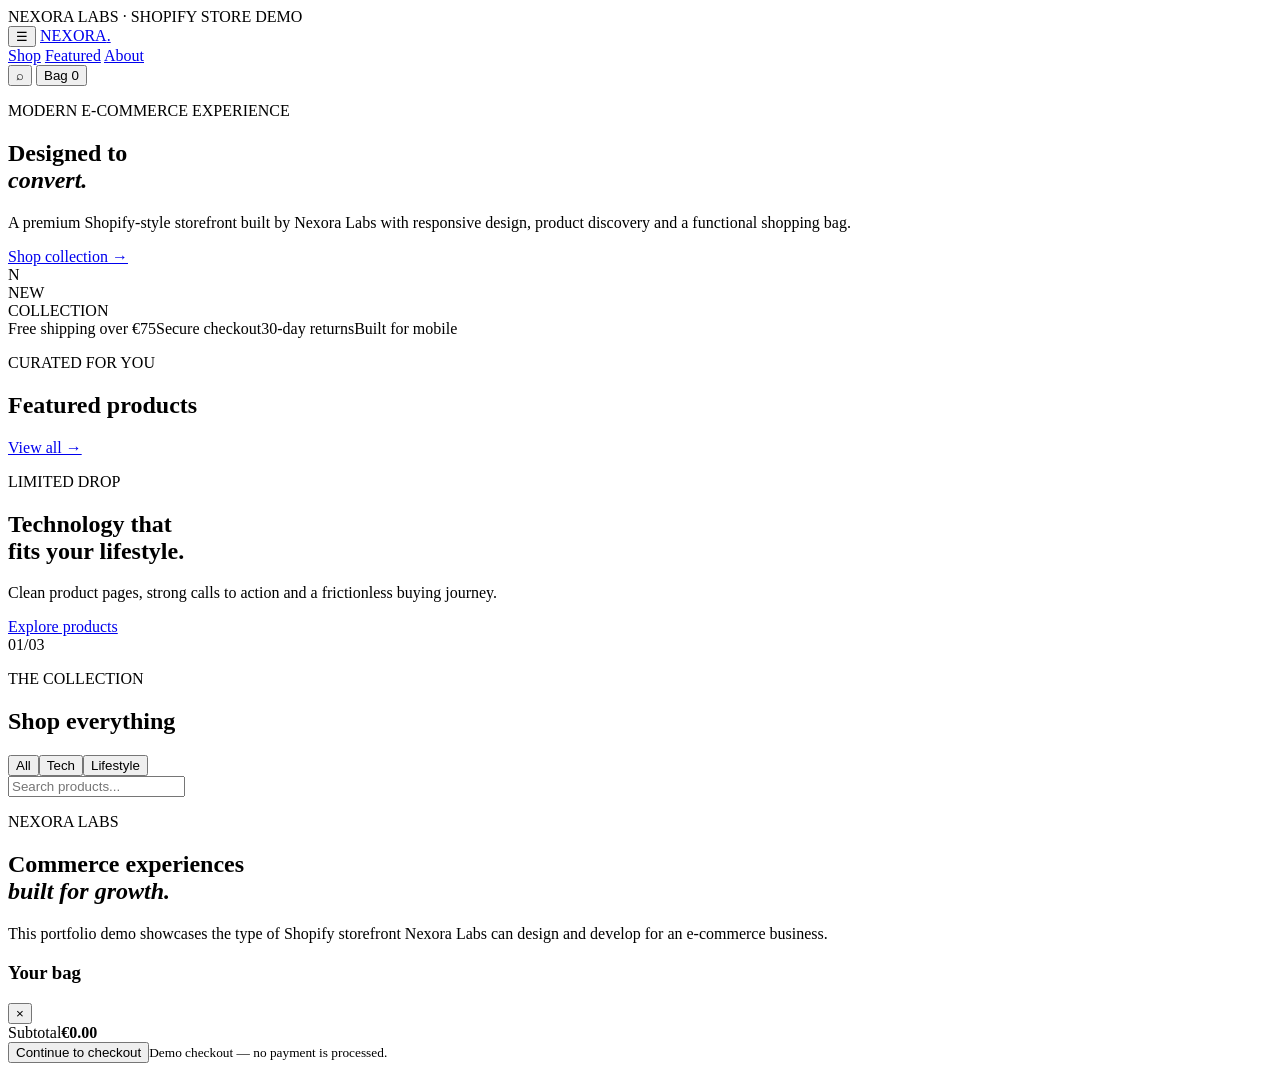
==== shopify-demo/index.html @ 988dc300 "Add Shopify demo storefront" ====
<!doctype html>
<html lang="en">
<head>
  <meta charset="utf-8">
  <meta name="viewport" content="width=device-width, initial-scale=1">
  <meta name="description" content="Nexora Labs Shopify store demo">
  <title>NEXORA — Shopify Store Demo</title>
  <link rel="stylesheet" href="styles.css">
</head>
<body>
  <div class="demo-bar">NEXORA LABS · SHOPIFY STORE DEMO</div>
  <header class="header">
    <button class="icon-btn mobile-menu" aria-label="Open menu">☰</button>
    <a class="logo" href="#">NEXORA<span>.</span></a>
    <nav>
      <a href="#shop">Shop</a>
      <a href="#featured">Featured</a>
      <a href="#about">About</a>
    </nav>
    <div class="header-actions">
      <button class="icon-btn" aria-label="Search" onclick="focusSearch()">⌕</button>
      <button class="cart-btn" onclick="toggleCart()">Bag <span id="cartCount">0</span></button>
    </div>
  </header>

  <main>
    <section class="hero">
      <div class="hero-copy">
        <p class="eyebrow">MODERN E-COMMERCE EXPERIENCE</p>
        <h1>Designed to<br><em>convert.</em></h1>
        <p class="hero-text">A premium Shopify-style storefront built by Nexora Labs with responsive design, product discovery and a functional shopping bag.</p>
        <a class="primary-btn" href="#shop">Shop collection <span>→</span></a>
      </div>
      <div class="hero-art">
        <div class="hero-card"><span>N</span></div>
        <div class="hero-badge">NEW<br>COLLECTION</div>
      </div>
    </section>

    <section class="trust-strip">
      <span>Free shipping over €75</span><span>Secure checkout</span><span>30-day returns</span><span>Built for mobile</span>
    </section>

    <section id="featured" class="section">
      <div class="section-head">
        <div><p class="eyebrow">CURATED FOR YOU</p><h2>Featured products</h2></div>
        <a href="#shop" class="text-link">View all →</a>
      </div>
      <div class="products" id="featuredProducts"></div>
    </section>

    <section class="promo">
      <div><p class="eyebrow">LIMITED DROP</p><h2>Technology that<br>fits your lifestyle.</h2><p>Clean product pages, strong calls to action and a frictionless buying journey.</p><a class="light-btn" href="#shop">Explore products</a></div>
      <div class="promo-number">01<span>/03</span></div>
    </section>

    <section id="shop" class="section shop-section">
      <div class="section-head"><div><p class="eyebrow">THE COLLECTION</p><h2>Shop everything</h2></div><div class="filters"><button class="filter active" data-filter="all">All</button><button class="filter" data-filter="tech">Tech</button><button class="filter" data-filter="lifestyle">Lifestyle</button></div></div>
      <div class="search-wrap"><input id="search" type="search" placeholder="Search products..." oninput="renderProducts()"></div>
      <div class="products" id="allProducts"></div>
    </section>

    <section id="about" class="about">
      <p class="eyebrow">NEXORA LABS</p>
      <h2>Commerce experiences<br><em>built for growth.</em></h2>
      <p>This portfolio demo showcases the type of Shopify storefront Nexora Labs can design and develop for an e-commerce business.</p>
    </section>
  </main>

  <aside id="cart" class="cart-panel" aria-hidden="true">
    <div class="cart-head"><h3>Your bag</h3><button class="close" onclick="toggleCart()">×</button></div>
    <div id="cartItems" class="cart-items"></div>
    <div class="cart-footer"><div><span>Subtotal</span><strong id="subtotal">€0.00</strong></div><button class="primary-btn full" onclick="checkout()">Continue to checkout</button><small>Demo checkout — no payment is processed.</small></div>
  </aside>
  <div id="overlay" class="overlay" onclick="toggleCart()"></div>
  <div id="toast" class="toast"></div>
  <script src="script.js"></script>
</body>
</html>
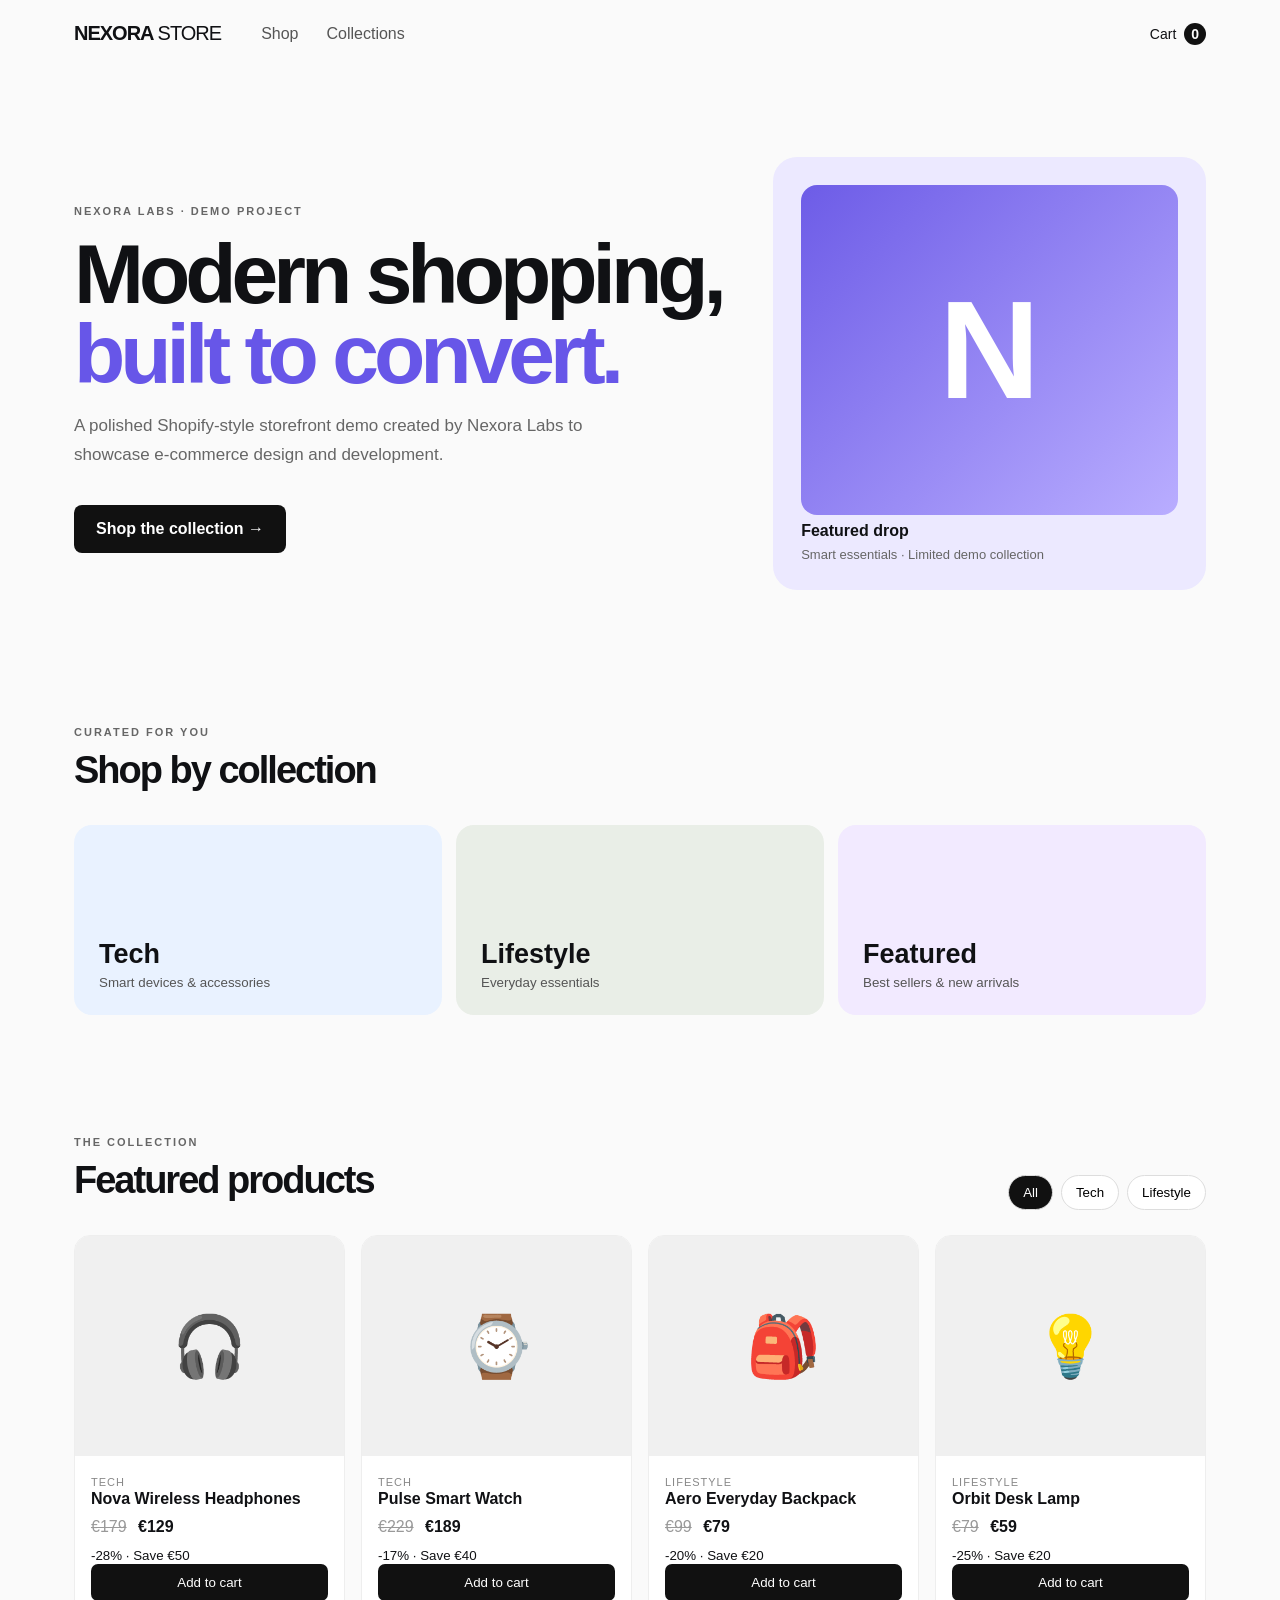
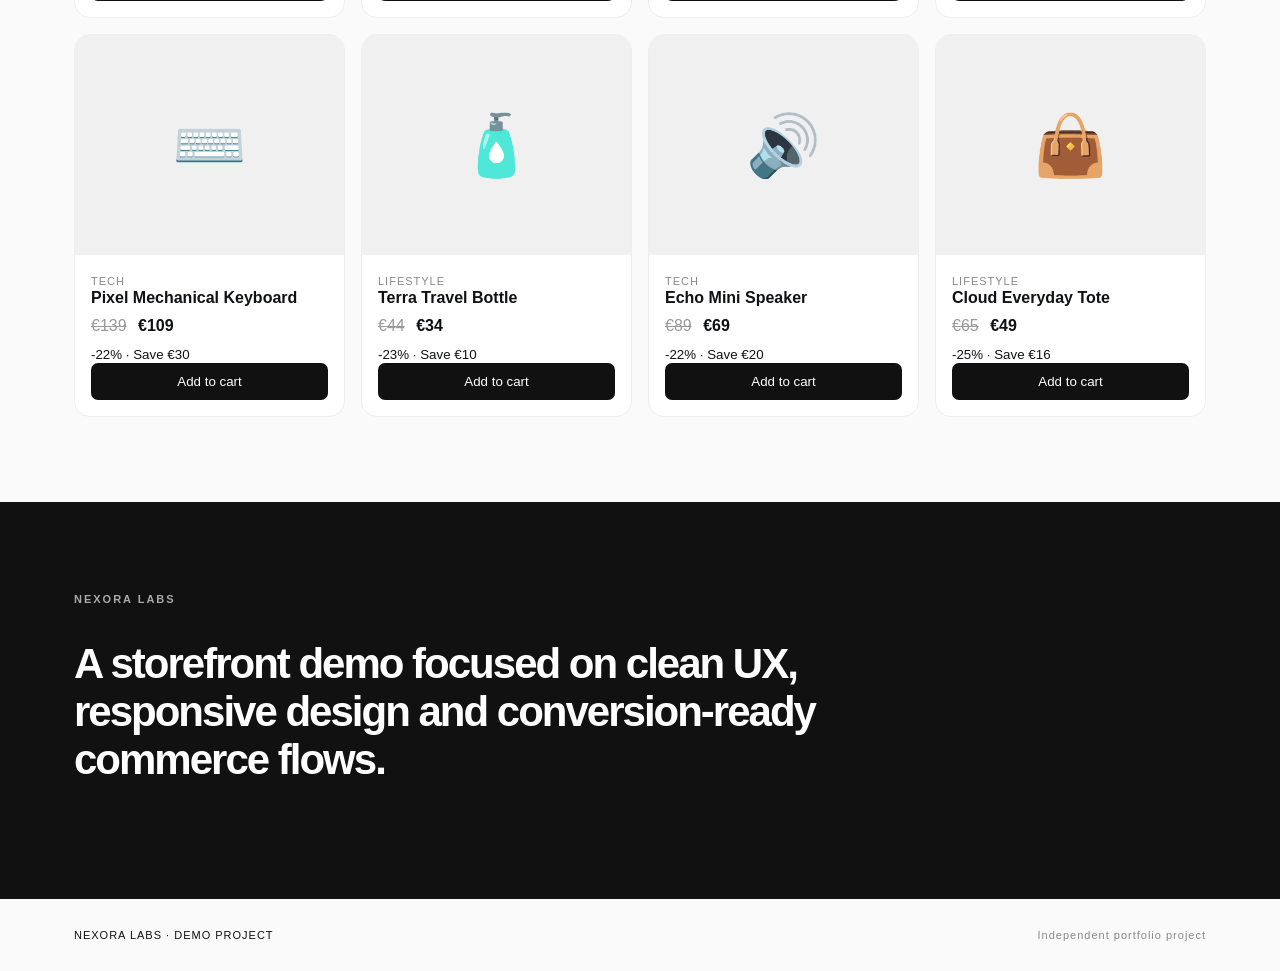
==== commit e36b4e75: "Build real Shopify-style storefront demo" ====
--- a/shopify-demo/index.html
+++ b/shopify-demo/index.html
@@ -1,79 +1 @@
-<!doctype html>
-<html lang="en">
-<head>
-  <meta charset="utf-8">
-  <meta name="viewport" content="width=device-width, initial-scale=1">
-  <meta name="description" content="Nexora Labs Shopify store demo">
-  <title>NEXORA — Shopify Store Demo</title>
-  <link rel="stylesheet" href="styles.css">
-</head>
-<body>
-  <div class="demo-bar">NEXORA LABS · SHOPIFY STORE DEMO</div>
-  <header class="header">
-    <button class="icon-btn mobile-menu" aria-label="Open menu">☰</button>
-    <a class="logo" href="#">NEXORA<span>.</span></a>
-    <nav>
-      <a href="#shop">Shop</a>
-      <a href="#featured">Featured</a>
-      <a href="#about">About</a>
-    </nav>
-    <div class="header-actions">
-      <button class="icon-btn" aria-label="Search" onclick="focusSearch()">⌕</button>
-      <button class="cart-btn" onclick="toggleCart()">Bag <span id="cartCount">0</span></button>
-    </div>
-  </header>
-
-  <main>
-    <section class="hero">
-      <div class="hero-copy">
-        <p class="eyebrow">MODERN E-COMMERCE EXPERIENCE</p>
-        <h1>Designed to<br><em>convert.</em></h1>
-        <p class="hero-text">A premium Shopify-style storefront built by Nexora Labs with responsive design, product discovery and a functional shopping bag.</p>
-        <a class="primary-btn" href="#shop">Shop collection <span>→</span></a>
-      </div>
-      <div class="hero-art">
-        <div class="hero-card"><span>N</span></div>
-        <div class="hero-badge">NEW<br>COLLECTION</div>
-      </div>
-    </section>
-
-    <section class="trust-strip">
-      <span>Free shipping over €75</span><span>Secure checkout</span><span>30-day returns</span><span>Built for mobile</span>
-    </section>
-
-    <section id="featured" class="section">
-      <div class="section-head">
-        <div><p class="eyebrow">CURATED FOR YOU</p><h2>Featured products</h2></div>
-        <a href="#shop" class="text-link">View all →</a>
-      </div>
-      <div class="products" id="featuredProducts"></div>
-    </section>
-
-    <section class="promo">
-      <div><p class="eyebrow">LIMITED DROP</p><h2>Technology that<br>fits your lifestyle.</h2><p>Clean product pages, strong calls to action and a frictionless buying journey.</p><a class="light-btn" href="#shop">Explore products</a></div>
-      <div class="promo-number">01<span>/03</span></div>
-    </section>
-
-    <section id="shop" class="section shop-section">
-      <div class="section-head"><div><p class="eyebrow">THE COLLECTION</p><h2>Shop everything</h2></div><div class="filters"><button class="filter active" data-filter="all">All</button><button class="filter" data-filter="tech">Tech</button><button class="filter" data-filter="lifestyle">Lifestyle</button></div></div>
-      <div class="search-wrap"><input id="search" type="search" placeholder="Search products..." oninput="renderProducts()"></div>
-      <div class="products" id="allProducts"></div>
-    </section>
-
-    <section id="about" class="about">
-      <p class="eyebrow">NEXORA LABS</p>
-      <h2>Commerce experiences<br><em>built for growth.</em></h2>
-      <p>This portfolio demo showcases the type of Shopify storefront Nexora Labs can design and develop for an e-commerce business.</p>
-    </section>
-  </main>
-
-  <aside id="cart" class="cart-panel" aria-hidden="true">
-    <div class="cart-head"><h3>Your bag</h3><button class="close" onclick="toggleCart()">×</button></div>
-    <div id="cartItems" class="cart-items"></div>
-    <div class="cart-footer"><div><span>Subtotal</span><strong id="subtotal">€0.00</strong></div><button class="primary-btn full" onclick="checkout()">Continue to checkout</button><small>Demo checkout — no payment is processed.</small></div>
-  </aside>
-  <div id="overlay" class="overlay" onclick="toggleCart()"></div>
-  <div id="toast" class="toast"></div>
-  <script src="script.js"></script>
-</body>
-</html>
+<!doctype html><html lang="en"><head><meta charset="utf-8"><meta name="viewport" content="width=device-width,initial-scale=1"><title>Nexora Store — Demo</title><link rel="stylesheet" href="styles.css"></head><body><header><div class="nav"><a class="brand" href="index.html">NEXORA<span>STORE</span></a><nav><a href="#shop">Shop</a><a href="#collections">Collections</a></nav><a class="cart" href="cart.html">Cart <b id="cart-count">0</b></a></div></header><main><section class="hero"><div><p class="eyebrow">NEXORA LABS · DEMO PROJECT</p><h1>Modern shopping,<br><em>built to convert.</em></h1><p>A polished Shopify-style storefront demo created by Nexora Labs to showcase e-commerce design and development.</p><a class="btn" href="#shop">Shop the collection →</a></div><div class="hero-card"><div class="hero-art">N</div><strong>Featured drop</strong><span>Smart essentials · Limited demo collection</span></div></section><section id="collections" class="section"><div class="section-head"><div><p class="eyebrow">CURATED FOR YOU</p><h2>Shop by collection</h2></div></div><div class="collection-grid"><a class="collection tech" href="#shop" data-filter="Tech"><strong>Tech</strong><small>Smart devices & accessories</small></a><a class="collection lifestyle" href="#shop" data-filter="Lifestyle"><strong>Lifestyle</strong><small>Everyday essentials</small></a><a class="collection featured" href="#shop" data-filter="All"><strong>Featured</strong><small>Best sellers & new arrivals</small></a></div></section><section id="shop" class="section"><div class="section-head"><div><p class="eyebrow">THE COLLECTION</p><h2>Featured products</h2></div><div class="filters"><button class="filter active" data-filter="All">All</button><button class="filter" data-filter="Tech">Tech</button><button class="filter" data-filter="Lifestyle">Lifestyle</button></div></div><div id="products" class="product-grid"></div></section><section class="statement"><p class="eyebrow">NEXORA LABS</p><h2>A storefront demo focused on clean UX, responsive design and conversion-ready commerce flows.</h2></section></main><footer>NEXORA LABS · DEMO PROJECT <span>Independent portfolio project</span></footer><script src="script.js"></script></body></html>
--- a/shopify-demo/styles.css
+++ b/shopify-demo/styles.css
@@ -0,0 +1 @@
+*{box-sizing:border-box}body{margin:0;font-family:Inter,Arial,sans-serif;color:#101114;background:#fafafa}a{text-decoration:none;color:inherit}.nav{max-width:1180px;margin:auto;padding:22px 24px;display:flex;align-items:center;gap:40px}.brand{font-weight:900;letter-spacing:-1px;font-size:20px}.brand span{font-weight:400;margin-left:4px}nav{display:flex;gap:28px;flex:1;color:#555}.cart{font-size:14px}.cart b{background:#111;color:#fff;border-radius:99px;padding:3px 7px;margin-left:4px}.hero{max-width:1180px;margin:20px auto 0;padding:70px 24px;display:grid;grid-template-columns:1.2fr .8fr;gap:50px;align-items:center}.eyebrow{font-size:11px;letter-spacing:2px;font-weight:800;color:#666}.hero h1{font-size:clamp(48px,7vw,84px);line-height:.95;letter-spacing:-5px;margin:18px 0}.hero h1 em{font-style:normal;color:#6756e8}.hero p:not(.eyebrow){max-width:570px;color:#666;font-size:17px;line-height:1.7}.btn{display:inline-block;margin-top:18px;background:#111;color:#fff;padding:15px 22px;border-radius:8px;font-weight:700}.hero-card{background:#ece9ff;border-radius:24px;padding:28px;display:flex;flex-direction:column;gap:7px}.hero-art{height:330px;border-radius:16px;background:linear-gradient(135deg,#6d5ce7,#b9adff);display:grid;place-items:center;color:#fff;font-size:140px;font-weight:900}.hero-card span{color:#666;font-size:13px}.section{max-width:1180px;margin:auto;padding:55px 24px}.section-head{display:flex;align-items:end;justify-content:space-between;margin-bottom:25px}.section h2{font-size:38px;letter-spacing:-2px;margin:8px 0}.collection-grid{display:grid;grid-template-columns:repeat(3,1fr);gap:14px}.collection{min-height:190px;border-radius:18px;padding:25px;display:flex;flex-direction:column;justify-content:end}.collection strong{font-size:27px}.collection small{color:#555;margin-top:5px}.tech{background:#e9f2ff}.lifestyle{background:#e9eee7}.featured{background:#f2eaff}.filters{display:flex;gap:8px}.filter{border:1px solid #ddd;background:#fff;padding:9px 14px;border-radius:99px;cursor:pointer}.filter.active{background:#111;color:#fff}.product-grid{display:grid;grid-template-columns:repeat(4,1fr);gap:16px}.product{background:#fff;border:1px solid #eee;border-radius:16px;overflow:hidden}.product-img{height:220px;display:grid;place-items:center;background:#f0f0f0;font-size:60px}.product-body{padding:16px}.product-body h3{margin:0 0 7px;font-size:16px}.category{font-size:11px;color:#888;text-transform:uppercase;letter-spacing:1px}.price{font-weight:800;margin:10px 0}.old{text-decoration:line-through;color:#999;font-weight:400;margin-right:7px}.add{width:100%;border:0;background:#111;color:#fff;padding:11px;border-radius:7px;cursor:pointer}.statement{background:#111;color:#fff;padding:80px max(24px,calc((100% - 1132px)/2));margin-top:30px}.statement .eyebrow{color:#aaa}.statement h2{font-size:42px;max-width:850px;letter-spacing:-2px}footer{max-width:1180px;margin:auto;padding:30px 24px;font-size:11px;letter-spacing:1px}footer span{float:right;color:#888}@media(max-width:800px){.hero{grid-template-columns:1fr;padding-top:35px}.hero h1{letter-spacing:-3px}.collection-grid,.product-grid{grid-template-columns:1fr 1fr}nav{display:none}}@media(max-width:520px){.collection-grid,.product-grid{grid-template-columns:1fr}.hero-art{height:240px}}
